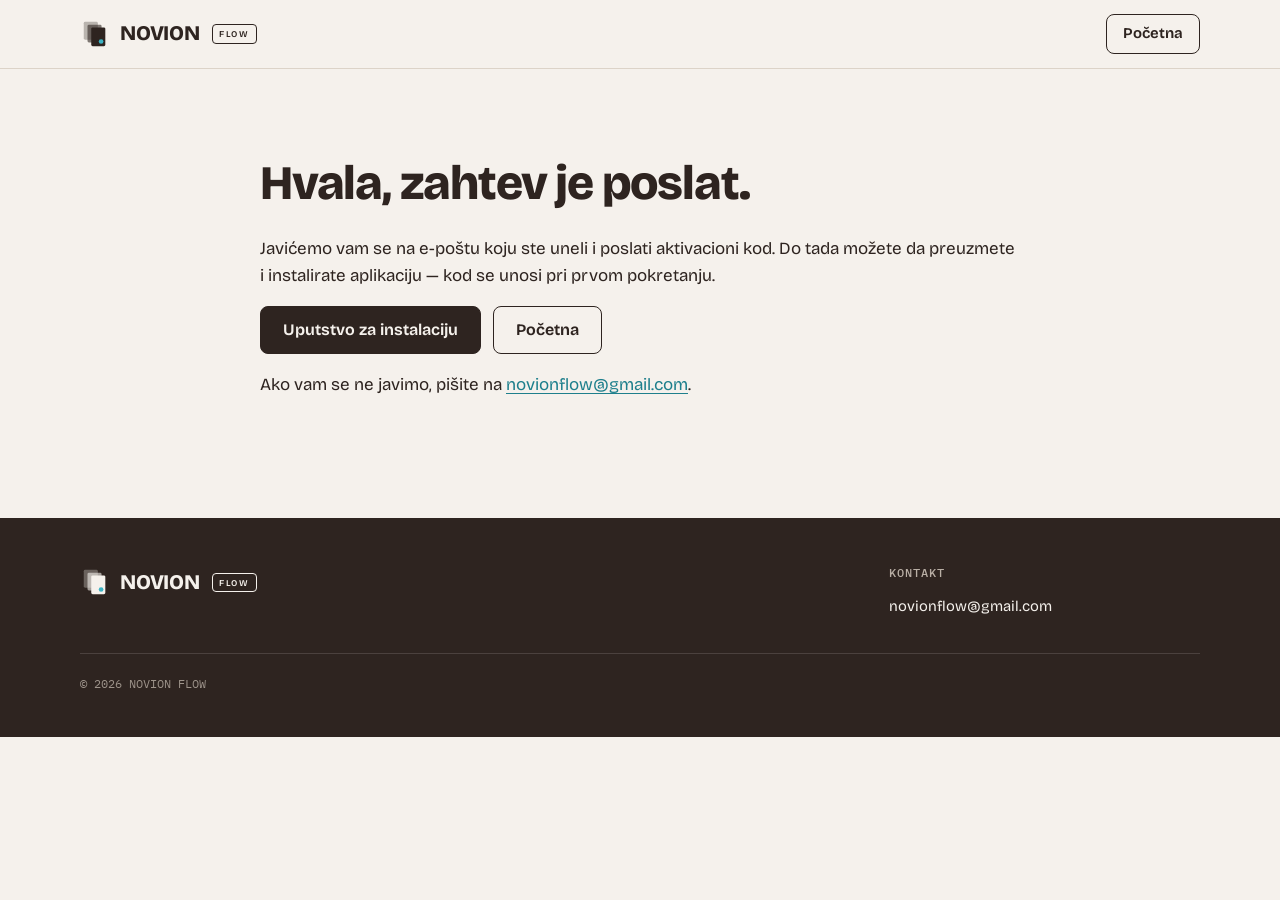
==== hvala.html @ 0fdcdabb "Sredjen sajt" ====
<!doctype html>
<html lang="sr-Latn">
  <head>
    <meta charset="utf-8" />
    <meta name="viewport" content="width=device-width, initial-scale=1" />
    <title>Zahtev je poslat — NOVION FLOW</title>
    <meta name="description" content="Zahtev za licencu je poslat." />
    <meta name="robots" content="noindex" />
    <meta name="theme-color" content="#2E2420" />
    <link rel="icon" type="image/svg+xml" href="assets/simbol.svg" />
    <link rel="icon" type="image/png" sizes="32x32" href="assets/ikonica-32.png" />
    <link rel="stylesheet" href="assets/stil.css" />
  </head>
  <body>
    <a class="preskoci" href="#sadrzaj">Preskoči na sadržaj</a>
    <header class="zaglavlje senka">
      <div class="omotac">
        <a class="logo" href="./" aria-label="NOVION FLOW, početna">
          <img src="assets/simbol.svg" alt="" width="30" height="30" />
          NOVION<span class="jezicak">FLOW</span>
        </a>
        <a class="dugme dugme-sporedno" href="./">Početna</a>
      </div>
    </header>

    <main id="sadrzaj" class="dokument">
      <div class="omotac">
        <h1>Hvala, zahtev je poslat.</h1>
        <p>
          Javićemo vam se na e-poštu koju ste uneli i poslati aktivacioni kod. Do tada možete da preuzmete i
          instalirate aplikaciju — kod se unosi pri prvom pokretanju.
        </p>
        <p class="akcije">
          <a class="dugme dugme-glavno" href="./#instalacija">Uputstvo za instalaciju</a>
          <a class="dugme dugme-sporedno" href="./">Početna</a>
        </p>
        <p>
          Ako vam se ne javimo, pišite na <a href="mailto:novionflow@gmail.com">novionflow@gmail.com</a>.
        </p>
      </div>
    </main>

    <footer class="podnozje">
      <div class="omotac">
        <div>
          <a class="logo" href="./" aria-label="NOVION FLOW, početna">
            <img src="assets/simbol-krem.svg" alt="" width="30" height="30" />
            NOVION<span class="jezicak">FLOW</span>
          </a>
        </div>
        <div></div>
        <div>
          <h2>Kontakt</h2>
          <ul>
            <li><a href="mailto:novionflow@gmail.com">novionflow@gmail.com</a></li>
          </ul>
        </div>
        <p class="pravno">© 2026 NOVION FLOW</p>
      </div>
    </footer>
  </body>
</html>
---- assets/stil.css ----
/* NOVION FLOW — sajt. Boje i pismo iz logo paketa (docs/NOVION-FLOW-logo). Fontovi su lokalni (OFL). */

@font-face {
  font-family: "Bricolage Grotesque";
  font-style: normal;
  font-weight: 400 800;
  font-display: swap;
  src: url("fonts/bricolage-latin-ext.woff2") format("woff2");
  unicode-range: U+0100-02BA, U+02BD-02C5, U+02C7-02CC, U+02CE-02D7, U+02DD-02FF, U+0304, U+0308, U+0329,
    U+1D00-1DBF, U+1E00-1E9F, U+1EF2-1EFF, U+2020, U+20A0-20AB, U+20AD-20C4, U+2113, U+2C60-2C7F, U+A720-A7FF;
}
@font-face {
  font-family: "Bricolage Grotesque";
  font-style: normal;
  font-weight: 400 800;
  font-display: swap;
  src: url("fonts/bricolage-latin.woff2") format("woff2");
  unicode-range: U+0000-00FF, U+0131, U+0152-0153, U+02BB-02BC, U+02C6, U+02DA, U+02DC, U+0304, U+0308, U+0329,
    U+2000-206F, U+20AC, U+2122, U+2191, U+2193, U+2212, U+2215, U+FEFF, U+FFFD;
}
@font-face {
  font-family: "IBM Plex Mono";
  font-weight: 400;
  font-display: swap;
  src: url("fonts/plexmono-400-latin-ext.woff2") format("woff2");
  unicode-range: U+0100-02BA, U+02BD-02C5, U+02C7-02CC, U+02CE-02D7, U+02DD-02FF, U+1E00-1E9F, U+20A0-20AB,
    U+20AD-20C4, U+2C60-2C7F, U+A720-A7FF;
}
@font-face {
  font-family: "IBM Plex Mono";
  font-weight: 400;
  font-display: swap;
  src: url("fonts/plexmono-400-cyrillic.woff2") format("woff2");
  unicode-range: U+0301, U+0400-045F, U+0490-0491, U+04B0-04B1, U+2116;
}
@font-face {
  font-family: "IBM Plex Mono";
  font-weight: 400;
  font-display: swap;
  src: url("fonts/plexmono-400-latin.woff2") format("woff2");
  unicode-range: U+0000-00FF, U+0131, U+0152-0153, U+02BB-02BC, U+02C6, U+02DA, U+02DC, U+2000-206F, U+20AC,
    U+2122, U+2212;
}
@font-face {
  font-family: "IBM Plex Mono";
  font-weight: 500;
  font-display: swap;
  src: url("fonts/plexmono-500-latin-ext.woff2") format("woff2");
  unicode-range: U+0100-02BA, U+02BD-02C5, U+02C7-02CC, U+02CE-02D7, U+02DD-02FF, U+1E00-1E9F, U+20A0-20AB,
    U+20AD-20C4, U+2C60-2C7F, U+A720-A7FF;
}
@font-face {
  font-family: "IBM Plex Mono";
  font-weight: 500;
  font-display: swap;
  src: url("fonts/plexmono-500-cyrillic.woff2") format("woff2");
  unicode-range: U+0301, U+0400-045F, U+0490-0491, U+04B0-04B1, U+2116;
}
@font-face {
  font-family: "IBM Plex Mono";
  font-weight: 500;
  font-display: swap;
  src: url("fonts/plexmono-500-latin.woff2") format("woff2");
  unicode-range: U+0000-00FF, U+0131, U+0152-0153, U+02BB-02BC, U+02C6, U+02DA, U+02DC, U+2000-206F, U+20AC,
    U+2122, U+2212;
}

:root {
  --espreso: #2e2420;
  --espreso-80: #4a3e39;
  --espreso-60: #6f6460;
  --cijan: #3bb3c4;
  --tamni-cijan: #1e7f8c;
  --krem: #f5f1ec;
  --krem-2: #ece6de;
  --papir: #fffdfa;
  --linija: #dcd3c8;
  --tekst: var(--espreso);
  --tekst-2: #5b504b;
  --sans: "Bricolage Grotesque", "Segoe UI", system-ui, sans-serif;
  --mono: "IBM Plex Mono", ui-monospace, "Cascadia Mono", Consolas, monospace;
  --sirina: 1120px;
  --r: 10px;
}

*,
*::before,
*::after {
  box-sizing: border-box;
}

html {
  -webkit-text-size-adjust: 100%;
  scroll-behavior: smooth;
}
@media (prefers-reduced-motion: reduce) {
  html {
    scroll-behavior: auto;
  }
}

body {
  margin: 0;
  background: var(--krem);
  color: var(--tekst);
  font-family: var(--sans);
  font-size: 17px;
  line-height: 1.6;
  font-optical-sizing: auto;
}

img,
svg {
  display: block;
  max-width: 100%;
}

a {
  color: var(--tamni-cijan);
  text-underline-offset: 3px;
}
a:hover {
  color: var(--espreso);
}

::selection {
  background: color-mix(in srgb, var(--cijan) 35%, transparent);
  color: var(--espreso);
}

:focus-visible {
  outline: 3px solid var(--cijan);
  outline-offset: 3px;
  border-radius: 4px;
}

.preskoci {
  position: absolute;
  left: -9999px;
}
.preskoci:focus {
  left: 16px;
  top: 16px;
  z-index: 10;
  background: var(--papir);
  padding: 8px 12px;
}

.omotac {
  width: min(100% - 32px, var(--sirina));
  margin-inline: auto;
}

h1,
h2,
h3 {
  line-height: 1.12;
  margin: 0 0 0.5em;
  letter-spacing: -0.01em;
}
h1 {
  font-size: clamp(2.3rem, 5.6vw, 4.1rem);
  font-weight: 800;
  letter-spacing: -0.025em;
}
h2 {
  font-size: clamp(1.75rem, 3.4vw, 2.5rem);
  font-weight: 750;
}
h3 {
  font-size: 1.2rem;
  font-weight: 700;
}
p {
  margin: 0 0 1em;
}

.oznaka {
  font-family: var(--mono);
  font-size: 0.78rem;
  letter-spacing: 0.08em;
  text-transform: uppercase;
  color: var(--tekst-2);
  margin: 0 0 14px;
}

/* grid kolone ne smeju da se šire zbog teksta koji se ne prelama (nazivi fajlova) */
.uvod .omotac > *,
.dve-kolone > *,
.instalacija-koraci li > *,
.kontakt > *,
.podnozje .omotac > * {
  min-width: 0;
}

/* --- zaglavlje --- */
.zaglavlje {
  position: sticky;
  top: 0;
  z-index: 5;
  background: color-mix(in srgb, var(--krem) 92%, transparent);
  backdrop-filter: blur(8px);
  border-bottom: 1px solid transparent;
}
.zaglavlje.senka {
  border-bottom-color: var(--linija);
}
.zaglavlje .omotac {
  display: flex;
  align-items: center;
  justify-content: space-between;
  gap: 16px;
  min-height: 68px;
}

.logo {
  display: inline-flex;
  align-items: center;
  gap: 10px;
  color: var(--espreso);
  text-decoration: none;
  font-weight: 800;
  font-size: 1.3rem;
  letter-spacing: -0.01em;
}
.logo img {
  width: 30px;
  height: 30px;
}
.logo .jezicak {
  font-family: var(--sans);
  font-weight: 600;
  font-size: 0.55rem;
  letter-spacing: 0.2em;
  border: 1.5px solid currentColor;
  border-radius: 4px;
  padding: 2px 6px 1px;
  margin-left: 2px;
}

.meni {
  display: flex;
  gap: 26px;
  list-style: none;
  margin: 0;
  padding: 0;
}
.meni a {
  color: var(--espreso);
  text-decoration: none;
  font-weight: 500;
  font-size: 0.97rem;
}
.meni a:hover {
  color: var(--tamni-cijan);
}
@media (max-width: 820px) {
  .meni {
    display: none;
  }
}

/* --- dugmad --- */
.dugme {
  display: inline-flex;
  align-items: center;
  justify-content: center;
  gap: 8px;
  min-height: 48px;
  padding: 0 22px;
  border-radius: 8px;
  font-family: var(--sans);
  font-weight: 650;
  font-size: 1rem;
  text-decoration: none;
  border: 1.5px solid var(--espreso);
  white-space: nowrap;
  cursor: pointer;
  transition:
    background 0.15s,
    color 0.15s,
    transform 0.15s;
}
.dugme-glavno {
  background: var(--espreso);
  color: var(--krem);
}
.dugme-glavno:hover {
  background: var(--espreso-80);
  color: var(--krem);
}
.dugme-sporedno {
  background: transparent;
  color: var(--espreso);
}
.dugme-sporedno:hover {
  background: var(--krem-2);
  color: var(--espreso);
}
.dugme[aria-disabled="true"] {
  border-style: dashed;
  border-color: var(--espreso-60);
  color: var(--espreso-60);
  cursor: default;
  pointer-events: none;
}
.zaglavlje .dugme {
  min-height: 40px;
  padding: 0 16px;
  font-size: 0.93rem;
}

/* --- uvod --- */
.uvod {
  padding: clamp(48px, 8vw, 104px) 0 clamp(56px, 8vw, 96px);
}
.uvod .omotac {
  display: grid;
  grid-template-columns: 1.05fr 0.95fr;
  gap: clamp(32px, 5vw, 72px);
  align-items: center;
}
@media (max-width: 900px) {
  .uvod .omotac {
    grid-template-columns: 1fr;
  }
}
.uvod h1 em {
  font-style: normal;
  color: var(--tamni-cijan);
}
.uvod .podnaslov {
  font-size: 1.16rem;
  color: var(--tekst-2);
  max-width: 34em;
  margin-bottom: 28px;
}
.akcije {
  display: flex;
  flex-wrap: wrap;
  gap: 12px;
}
.napomena-uvod {
  font-size: 0.92rem;
  color: var(--tekst-2);
  margin-top: 16px;
}
.dugme-preuzmi svg {
  width: 20px;
  height: 20px;
  fill: none;
  stroke: currentColor;
  stroke-width: 2;
  stroke-linecap: round;
  stroke-linejoin: round;
}

/* ilustracija: serija -> akti */
.tok {
  margin: 0;
  background: var(--espreso);
  color: var(--krem);
  border-radius: 16px;
  padding: clamp(20px, 3vw, 32px);
  box-shadow: 0 30px 60px -30px rgba(46, 36, 32, 0.45);
}
.tok-red {
  display: grid;
  grid-template-columns: auto 1fr;
  gap: 18px;
  align-items: center;
}
.serija {
  position: relative;
  width: 92px;
  height: 120px;
}
.serija span {
  position: absolute;
  width: 72px;
  height: 96px;
  border-radius: 5px;
  background: var(--krem);
}
.serija span:nth-child(1) {
  left: 0;
  top: 0;
  opacity: 0.3;
}
.serija span:nth-child(2) {
  left: 10px;
  top: 12px;
  opacity: 0.6;
}
.serija span:nth-child(3) {
  left: 20px;
  top: 24px;
}
.serija-natpis {
  font-family: var(--mono);
  font-size: 0.82rem;
  color: #cfc6bd;
  line-height: 1.5;
}
.serija-natpis strong {
  color: var(--krem);
  font-weight: 500;
  display: block;
}
.strelica {
  height: 26px;
  margin: 14px 0 14px 44px;
  border-left: 2px dashed rgba(245, 241, 236, 0.35);
}
.akti {
  list-style: none;
  margin: 0;
  padding: 0;
  display: grid;
  gap: 10px;
}
.akti li {
  display: flex;
  align-items: center;
  justify-content: space-between;
  gap: 12px;
  background: rgba(245, 241, 236, 0.07);
  border: 1px solid rgba(245, 241, 236, 0.14);
  border-radius: 8px;
  padding: 11px 14px;
  font-family: var(--mono);
  font-size: 0.86rem;
}
.akti .naziv {
  display: flex;
  align-items: center;
  gap: 10px;
  min-width: 0;
  flex: 1;
}
@media (max-width: 420px) {
  .akti li {
    padding: 10px 12px;
    font-size: 0.8rem;
  }
  .serija {
    width: 72px;
    height: 100px;
  }
  .serija span {
    width: 56px;
    height: 76px;
  }
}
.akti .naziv::before {
  content: "";
  flex: none;
  width: 14px;
  height: 18px;
  border-radius: 2px;
  background: var(--krem);
}
.akti .naziv span {
  overflow: hidden;
  text-overflow: ellipsis;
  white-space: nowrap;
}
.potpisano {
  flex: none;
  display: inline-flex;
  align-items: center;
  gap: 6px;
  color: var(--cijan);
  font-size: 0.74rem;
  letter-spacing: 0.04em;
}
.potpisano::before {
  content: "";
  width: 8px;
  height: 8px;
  border-radius: 50%;
  background: var(--cijan);
}
.tok-podnozje {
  margin-top: 16px;
  font-family: var(--mono);
  font-size: 0.74rem;
  color: #b9afa5;
}

/* --- sekcije --- */
.sekcija {
  padding: clamp(64px, 9vw, 112px) 0;
}
.sekcija-svetla {
  background: var(--papir);
  border-block: 1px solid var(--linija);
}
.sekcija-tamna {
  background: var(--espreso);
  color: var(--krem);
}
.sekcija-tamna .oznaka {
  color: #b9afa5;
}
.sekcija-tamna a {
  color: var(--cijan);
}
.uvod-sekcije {
  max-width: 44em;
  margin-bottom: clamp(32px, 5vw, 56px);
}
.uvod-sekcije p {
  color: var(--tekst-2);
  font-size: 1.08rem;
}
.sekcija-tamna .uvod-sekcije p {
  color: #d9d0c7;
}

/* koraci */
.koraci {
  list-style: none;
  margin: 0;
  padding: 0;
  display: grid;
  grid-template-columns: repeat(auto-fit, minmax(230px, 1fr));
  gap: 0;
  border-top: 1px solid var(--linija);
}
.koraci li {
  padding: 26px 24px 8px 0;
  border-bottom: 1px solid var(--linija);
}
.koraci .broj {
  display: block;
  font-size: 2.2rem;
  font-weight: 800;
  line-height: 1;
  color: var(--tamni-cijan);
  margin-bottom: 14px;
  font-variant-numeric: tabular-nums;
}
.koraci p {
  color: var(--tekst-2);
}
.primer {
  font-family: var(--mono);
  font-size: 0.86rem;
  background: var(--krem);
  border-radius: 4px;
  padding: 1px 6px;
  white-space: nowrap;
}

/* režimi (ispod koraka) */
.rezimi {
  display: grid;
  grid-template-columns: 1fr 1fr;
  gap: 8px 40px;
  margin-top: 28px;
  color: var(--tekst-2);
}
.rezimi p {
  margin: 0;
}
.rezimi strong {
  color: var(--tekst);
}
@media (max-width: 760px) {
  .rezimi {
    grid-template-columns: 1fr;
  }
}

/* pouzdanost */
.nacela {
  display: grid;
  grid-template-columns: repeat(auto-fit, minmax(230px, 1fr));
  gap: 34px 40px;
}
.nacelo h3 {
  display: flex;
  align-items: baseline;
  gap: 10px;
}
.nacelo h3::before {
  content: "";
  flex: none;
  width: 9px;
  height: 9px;
  border-radius: 50%;
  background: var(--cijan);
  transform: translateY(-2px);
}
.nacelo p {
  color: #d9d0c7;
  margin: 0;
}

/* zahtevi i licence */
.dve-kolone {
  display: grid;
  grid-template-columns: 1fr 1fr;
  gap: clamp(32px, 5vw, 64px);
}
@media (max-width: 820px) {
  .dve-kolone {
    grid-template-columns: 1fr;
  }
}
.licence {
  display: grid;
  grid-template-columns: repeat(3, 1fr);
  gap: 16px;
}
@media (max-width: 820px) {
  .licence {
    grid-template-columns: 1fr;
  }
}
.licenca {
  background: var(--papir);
  border: 1px solid var(--linija);
  border-radius: 14px;
  padding: 26px;
  display: flex;
  flex-direction: column;
}
.licenca h3 {
  font-size: 1rem;
  font-weight: 650;
  color: var(--tekst-2);
  margin: 0;
}
.licenca .trajanje {
  font-size: 2rem;
  font-weight: 800;
  letter-spacing: -0.02em;
  margin: 6px 0 4px;
}
.licenca p {
  color: var(--tekst-2);
  flex: 1;
}
.licenca .cena {
  font-weight: 650;
  font-size: 0.95rem;
  color: var(--tamni-cijan);
  margin: 0;
}
/* instalacija */
.instalacija-glava {
  display: flex;
  flex-wrap: wrap;
  align-items: end;
  justify-content: space-between;
  gap: 24px 48px;
  margin-bottom: clamp(32px, 5vw, 48px);
}
.instalacija-glava > div:first-child {
  max-width: 36em;
}
.instalacija-glava p {
  color: var(--tekst-2);
  font-size: 1.08rem;
  margin: 0;
}
.preuzimanje {
  display: grid;
  gap: 10px;
  justify-items: start;
}
.preuzimanje .dugme {
  min-height: 56px;
  padding: 0 28px;
  font-size: 1.08rem;
}
.preuzimanje p {
  font-size: 0.88rem;
}

.pre-pocetka {
  background: var(--krem);
  border-radius: 14px;
  padding: clamp(20px, 3vw, 28px) clamp(20px, 3vw, 32px);
}
.pre-pocetka h3 {
  font-size: 1.05rem;
  margin-bottom: 14px;
}
.pre-pocetka ul {
  list-style: none;
  margin: 0;
  padding: 0;
  display: grid;
  grid-template-columns: repeat(auto-fit, minmax(min(100%, 340px), 1fr));
  gap: 14px 40px;
}
.pre-pocetka li {
  position: relative;
  padding-left: 30px;
  color: var(--tekst-2);
  font-size: 0.97rem;
}
.pre-pocetka li strong {
  color: var(--tekst);
  font-weight: 650;
}
/* kvadratić za štikliranje: korisnik proverava stavku po stavku */
.pre-pocetka li::before {
  content: "";
  position: absolute;
  left: 0;
  top: 0.2em;
  width: 18px;
  height: 18px;
  border: 1.5px solid var(--tamni-cijan);
  border-radius: 4px;
}

.instalacija-koraci {
  list-style: none;
  margin: clamp(32px, 5vw, 48px) 0 0;
  padding: 0;
  counter-reset: korak;
}
.instalacija-koraci > li {
  counter-increment: korak;
  display: grid;
  grid-template-columns: 1fr minmax(0, 420px);
  gap: 16px 48px;
  align-items: start;
  position: relative;
  padding: 0 0 36px 64px;
}
.instalacija-koraci > li:last-child {
  padding-bottom: 0;
}
.instalacija-koraci > li::before {
  content: counter(korak);
  position: absolute;
  left: 0;
  top: 0;
  width: 40px;
  height: 40px;
  border-radius: 50%;
  background: var(--espreso);
  color: var(--krem);
  display: grid;
  place-items: center;
  font-weight: 750;
}
/* linija koja vezuje korake */
.instalacija-koraci > li:not(:last-child)::after {
  content: "";
  position: absolute;
  left: 19px;
  top: 48px;
  bottom: 8px;
  border-left: 2px solid var(--linija);
}
.instalacija-koraci h3 {
  margin: 6px 0 8px;
}
.instalacija-koraci p {
  color: var(--tekst-2);
  margin: 0;
  max-width: 34em;
}
.instalacija-koraci strong {
  color: var(--tekst);
}
@media (max-width: 860px) {
  .instalacija-koraci > li {
    grid-template-columns: 1fr;
  }
}
@media (max-width: 480px) {
  .instalacija-koraci > li {
    padding-left: 52px;
  }
  .instalacija-koraci > li::before {
    width: 34px;
    height: 34px;
  }
  .instalacija-koraci > li:not(:last-child)::after {
    left: 16px;
    top: 42px;
  }
}

.smartscreen {
  background: #0f5ea8;
  color: #fff;
  border-radius: 10px;
  padding: 24px;
  font-family: "Segoe UI", system-ui, sans-serif;
  box-shadow: 0 20px 40px -24px rgba(15, 94, 168, 0.7);
}
.smartscreen .ss-naslov {
  font-size: 1.35rem;
  font-weight: 600;
  margin: 0 0 10px;
}
.smartscreen p {
  color: inherit;
  max-width: none;
  font-size: 0.92rem;
  margin: 0 0 8px;
  opacity: 0.92;
}
.smartscreen .ss-link {
  text-decoration: underline;
  font-weight: 600;
}
.smartscreen .ss-dugmad {
  display: flex;
  justify-content: flex-end;
  gap: 8px;
  margin-top: 18px;
}
.smartscreen .ss-dugmad span {
  border: 1px solid rgba(255, 255, 255, 0.7);
  padding: 6px 18px;
  font-size: 0.88rem;
}
.smartscreen .ss-dugmad .istaknuto {
  outline: 3px solid #ffd54a;
  outline-offset: 2px;
}
.otisak {
  margin-top: clamp(32px, 5vw, 48px);
  padding-top: 16px;
  border-top: 1px solid var(--linija);
  font-size: 0.9rem;
  color: var(--tekst-2);
}
.otisak summary {
  cursor: pointer;
  width: fit-content;
  color: var(--tamni-cijan);
  font-weight: 600;
}
.otisak p {
  margin: 12px 0 0;
}
.otisak code {
  font-family: var(--mono);
  font-size: 0.8rem;
  word-break: break-all;
}

/* česta pitanja */
#pitanja .dve-kolone {
  grid-template-columns: 0.7fr 1.3fr;
}
@media (max-width: 820px) {
  #pitanja .dve-kolone {
    grid-template-columns: 1fr;
  }
}
.pitanja {
  border-top: 1px solid var(--linija);
}
.pitanja details {
  border-bottom: 1px solid var(--linija);
}
.pitanja summary {
  list-style: none;
  cursor: pointer;
  display: flex;
  justify-content: space-between;
  align-items: center;
  gap: 16px;
  padding: 18px 0;
  font-weight: 650;
  font-size: 1.05rem;
}
.pitanja summary::-webkit-details-marker {
  display: none;
}
.pitanja summary::after {
  content: "";
  flex: none;
  width: 10px;
  height: 10px;
  border-right: 2px solid var(--tamni-cijan);
  border-bottom: 2px solid var(--tamni-cijan);
  transform: translateY(-3px) rotate(45deg);
  transition: transform 0.2s cubic-bezier(0.22, 1, 0.36, 1);
}
.pitanja details[open] summary::after {
  transform: translateY(2px) rotate(-135deg);
}
.pitanja summary:hover {
  color: var(--tamni-cijan);
}
.pitanja details p {
  color: var(--tekst-2);
  margin: 0 0 20px;
  max-width: 40em;
}

/* kontakt */
.kontakt {
  display: grid;
  grid-template-columns: 0.85fr 1.15fr;
  gap: clamp(32px, 5vw, 72px);
  align-items: start;
}
.kontakt > div > p {
  color: var(--tekst-2);
  max-width: 30em;
}
@media (max-width: 820px) {
  .kontakt {
    grid-template-columns: 1fr;
  }
}
.kontakt-podaci {
  margin-top: 24px;
}

/* forma za zahtev licence */
.forma {
  display: grid;
  gap: 18px;
  background: var(--krem);
  border-radius: 14px;
  padding: clamp(20px, 3.5vw, 36px);
}
.polja-red {
  display: grid;
  grid-template-columns: 1fr 1fr;
  gap: 18px;
}
@media (max-width: 520px) {
  .polja-red {
    grid-template-columns: 1fr;
  }
}
.polje {
  display: grid;
  gap: 6px;
  min-width: 0;
}
.polje label {
  font-weight: 650;
  font-size: 0.95rem;
}
.opciono {
  font-weight: 400;
  color: var(--tekst-2);
}
.polje input,
.polje select,
.polje textarea {
  font: inherit;
  font-size: 1rem;
  color: var(--tekst);
  background: var(--papir);
  border: 1.5px solid var(--linija);
  border-radius: 8px;
  padding: 11px 14px;
  min-height: 48px;
  width: 100%;
  transition: border-color 0.15s;
}
.polje textarea {
  resize: vertical;
  min-height: 96px;
}
.polje select {
  appearance: none;
  padding-right: 40px;
  background-image: linear-gradient(45deg, transparent 50%, var(--tamni-cijan) 50%),
    linear-gradient(135deg, var(--tamni-cijan) 50%, transparent 50%);
  background-position:
    right 20px center,
    right 15px center;
  background-size: 5px 5px;
  background-repeat: no-repeat;
}
.polje input:hover,
.polje select:hover,
.polje textarea:hover {
  border-color: var(--espreso-60);
}
.polje input:focus-visible,
.polje select:focus-visible,
.polje textarea:focus-visible {
  outline: none;
  border-color: var(--tamni-cijan);
  box-shadow: 0 0 0 3px color-mix(in srgb, var(--cijan) 30%, transparent);
}
.polje input:user-invalid {
  border-color: #a3261f;
}
.izbor {
  display: flex;
  gap: 12px;
  align-items: flex-start;
  color: var(--tekst-2);
  cursor: pointer;
}
.izbor input {
  flex: none;
  width: 20px;
  height: 20px;
  margin: 3px 0 0;
  accent-color: var(--tamni-cijan);
}
.forma .dugme {
  justify-self: start;
  min-width: 220px;
}
.forma-napomena {
  font-size: 0.88rem;
  color: var(--tekst-2);
  margin: 0;
}
.zamka {
  display: none;
}
.kontakt-podaci a {
  font-weight: 650;
}

/* podnožje */
.podnozje {
  background: var(--espreso);
  color: #cfc6bd;
  padding: 48px 0 32px;
  font-size: 0.92rem;
}
.podnozje .omotac {
  display: grid;
  grid-template-columns: 1.4fr 1fr 1fr;
  gap: 32px;
}
@media (max-width: 760px) {
  .podnozje .omotac {
    grid-template-columns: 1fr;
  }
}
.podnozje .logo {
  color: var(--krem);
  margin-bottom: 14px;
}
.podnozje h2 {
  font-size: 0.78rem;
  font-family: var(--mono);
  font-weight: 500;
  letter-spacing: 0.08em;
  text-transform: uppercase;
  color: #b9afa5;
  margin-bottom: 12px;
}
.podnozje ul {
  list-style: none;
  margin: 0;
  padding: 0;
  line-height: 2;
}
.podnozje a {
  color: var(--krem);
  text-decoration: none;
}
.podnozje a:hover {
  color: var(--cijan);
}
.podnozje .pravno {
  grid-column: 1 / -1;
  border-top: 1px solid rgba(245, 241, 236, 0.14);
  padding-top: 20px;
  font-family: var(--mono);
  font-size: 0.75rem;
  color: #9d938a;
}

/* oznaka za podatke koji još nisu upisani (zameniti pre objave) */
.dopuniti {
  background: #fff3c4;
  color: #6b4e00;
  border-radius: 3px;
  padding: 0 4px;
}
.podnozje .dopuniti,
.sekcija-tamna .dopuniti {
  background: rgba(255, 213, 74, 0.18);
  color: #ffd54a;
}

/* stranica sa tekstom (privatnost) */
.dokument {
  padding: clamp(48px, 7vw, 88px) 0 clamp(64px, 8vw, 104px);
}
.dokument .omotac {
  max-width: 760px;
}
.dokument h1 {
  font-size: clamp(2rem, 4.4vw, 3rem);
}
.dokument h2 {
  font-size: 1.4rem;
  margin-top: 2em;
}
.dokument ul {
  padding-left: 1.2em;
}
.dokument li {
  margin-bottom: 6px;
}
.dokument table {
  width: 100%;
  border-collapse: collapse;
  font-size: 0.95rem;
  margin: 8px 0 16px;
}
.dokument th,
.dokument td {
  text-align: left;
  vertical-align: top;
  padding: 10px 12px 10px 0;
  border-bottom: 1px solid var(--linija);
}
.dokument th {
  font-weight: 650;
}
.tabela-omotac {
  overflow-x: auto;
}
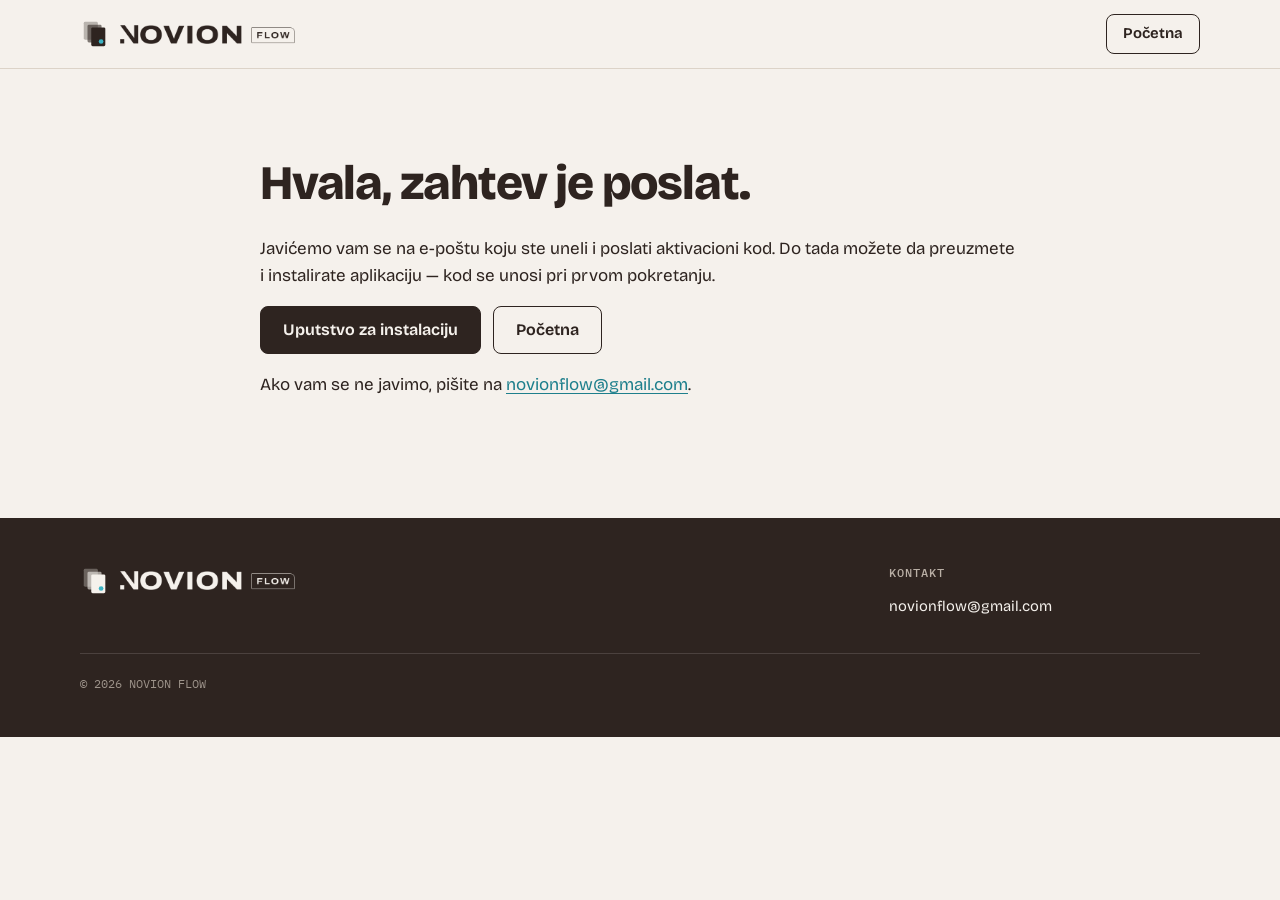
==== commit 39b01a99: "Novi logo" ====
--- a/hvala.html
+++ b/hvala.html
@@ -17,7 +17,7 @@
       <div class="omotac">
         <a class="logo" href="./" aria-label="NOVION FLOW, početna">
           <img src="assets/simbol.svg" alt="" width="30" height="30" />
-          NOVION<span class="jezicak">FLOW</span>
+          <span class="natpis" aria-hidden="true"></span>
         </a>
         <a class="dugme dugme-sporedno" href="./">Početna</a>
       </div>
@@ -45,7 +45,7 @@
         <div>
           <a class="logo" href="./" aria-label="NOVION FLOW, početna">
             <img src="assets/simbol-krem.svg" alt="" width="30" height="30" />
-            NOVION<span class="jezicak">FLOW</span>
+            <span class="natpis" aria-hidden="true"></span>
           </a>
         </div>
         <div></div>
--- a/assets/stil.css
+++ b/assets/stil.css
@@ -227,15 +227,16 @@
   width: 30px;
   height: 30px;
 }
-.logo .jezicak {
-  font-family: var(--sans);
-  font-weight: 600;
-  font-size: 0.55rem;
-  letter-spacing: 0.2em;
-  border: 1.5px solid currentColor;
-  border-radius: 4px;
-  padding: 2px 6px 1px;
-  margin-left: 2px;
+/* Natpis „NOVION [FLOW]” (docs/NOVION-FLOW-logo/Najnoviji logo): slika kao maska, boja iz currentColor
+   (espreso u zaglavlju, krem u podnožju). Ime linka daje aria-label. */
+.logo .natpis {
+  display: inline-block;
+  flex: none;
+  width: 175px; /* 19 px visine × odnos slike 1952:212 */
+  height: 19px;
+  background-color: currentColor;
+  -webkit-mask: url("natpis.png") no-repeat center / contain;
+  mask: url("natpis.png") no-repeat center / contain;
 }
 
 .meni {
@@ -355,137 +356,67 @@
   stroke-linejoin: round;
 }
 
-/* ilustracija: serija -> akti */
-.tok {
-  margin: 0;
-  background: var(--espreso);
-  color: var(--krem);
-  border-radius: 16px;
-  padding: clamp(20px, 3vw, 32px);
-  box-shadow: 0 30px 60px -30px rgba(46, 36, 32, 0.45);
-}
-.tok-red {
-  display: grid;
-  grid-template-columns: auto 1fr;
-  gap: 18px;
-  align-items: center;
-}
-.serija {
-  position: relative;
-  width: 92px;
-  height: 120px;
-}
-.serija span {
-  position: absolute;
-  width: 72px;
-  height: 96px;
-  border-radius: 5px;
-  background: var(--krem);
-}
-.serija span:nth-child(1) {
-  left: 0;
-  top: 0;
-  opacity: 0.3;
-}
-.serija span:nth-child(2) {
-  left: 10px;
-  top: 12px;
-  opacity: 0.6;
-}
-.serija span:nth-child(3) {
-  left: 20px;
-  top: 24px;
-}
-.serija-natpis {
-  font-family: var(--mono);
-  font-size: 0.82rem;
-  color: #cfc6bd;
-  line-height: 1.5;
-}
-.serija-natpis strong {
-  color: var(--krem);
-  font-weight: 500;
+/* velika ikonica aplikacije */
+.ikonica-uvod {
+  margin: 0;
+  display: flex;
+  justify-content: center;
+}
+.ikonica-uvod svg {
   display: block;
-}
-.strelica {
-  height: 26px;
-  margin: 14px 0 14px 44px;
-  border-left: 2px dashed rgba(245, 241, 236, 0.35);
-}
-.akti {
-  list-style: none;
-  margin: 0;
-  padding: 0;
-  display: grid;
-  gap: 10px;
-}
-.akti li {
-  display: flex;
-  align-items: center;
-  justify-content: space-between;
-  gap: 12px;
-  background: rgba(245, 241, 236, 0.07);
-  border: 1px solid rgba(245, 241, 236, 0.14);
-  border-radius: 8px;
-  padding: 11px 14px;
-  font-family: var(--mono);
-  font-size: 0.86rem;
-}
-.akti .naziv {
-  display: flex;
-  align-items: center;
-  gap: 10px;
-  min-width: 0;
-  flex: 1;
-}
-@media (max-width: 420px) {
-  .akti li {
-    padding: 10px 12px;
-    font-size: 0.8rem;
-  }
-  .serija {
-    width: 72px;
-    height: 100px;
-  }
-  .serija span {
-    width: 56px;
-    height: 76px;
-  }
-}
-.akti .naziv::before {
-  content: "";
-  flex: none;
-  width: 14px;
-  height: 18px;
-  border-radius: 2px;
-  background: var(--krem);
-}
-.akti .naziv span {
-  overflow: hidden;
-  text-overflow: ellipsis;
-  white-space: nowrap;
-}
-.potpisano {
-  flex: none;
-  display: inline-flex;
-  align-items: center;
-  gap: 6px;
-  color: var(--cijan);
-  font-size: 0.74rem;
-  letter-spacing: 0.04em;
-}
-.potpisano::before {
-  content: "";
-  width: 8px;
-  height: 8px;
-  border-radius: 50%;
-  background: var(--cijan);
-}
-.tok-podnozje {
-  margin-top: 16px;
-  font-family: var(--mono);
-  font-size: 0.74rem;
-  color: #b9afa5;
+  width: min(100%, 340px);
+  height: auto;
+  border-radius: 22%;
+  box-shadow: 0 40px 70px -30px rgba(46, 36, 32, 0.55);
+}
+@media (max-width: 900px) {
+  .ikonica-uvod svg {
+    width: min(60%, 240px);
+  }
+}
+
+/* animacija: listovi se razdvoje, poslednji dobije pečat, pa se vrate u snop */
+.ikonica-anim .list {
+  transform-box: fill-box;
+  transform-origin: 50% 100%;
+  animation: 7s cubic-bezier(0.45, 0, 0.25, 1) infinite;
+}
+.ikonica-anim .list-1 {
+  animation-name: list-1;
+}
+.ikonica-anim .list-2 {
+  animation-name: list-2;
+}
+.ikonica-anim .list-3 {
+  animation-name: list-3;
+}
+.ikonica-anim .pecat {
+  transform-box: fill-box;
+  transform-origin: center;
+  animation: pecat 7s ease-out infinite;
+}
+@keyframes list-1 {
+  0%, 12%, 82%, 100% { transform: none; }
+  32%, 62% { transform: translate(-7px, -2px) rotate(-9deg); }
+}
+@keyframes list-2 {
+  0%, 12%, 82%, 100% { transform: none; }
+  32%, 62% { transform: translate(-2px, -1px) rotate(-2deg); }
+}
+@keyframes list-3 {
+  0%, 12%, 82%, 100% { transform: none; }
+  32%, 62% { transform: translate(4px, 1px) rotate(5deg); }
+}
+@keyframes pecat {
+  0%, 26%, 47%, 100% { transform: scale(1); }
+  32%, 36% { transform: scale(0); }
+  42% { transform: scale(1.35); }
+}
+@media (prefers-reduced-motion: reduce) {
+  .ikonica-anim .list,
+  .ikonica-anim .pecat {
+    animation: none;
+  }
 }
 
 /* --- sekcije --- */
@@ -544,15 +475,6 @@
 .koraci p {
   color: var(--tekst-2);
 }
-.primer {
-  font-family: var(--mono);
-  font-size: 0.86rem;
-  background: var(--krem);
-  border-radius: 4px;
-  padding: 1px 6px;
-  white-space: nowrap;
-}
-
 /* režimi (ispod koraka) */
 .rezimi {
   display: grid;
@@ -598,7 +520,7 @@
   margin: 0;
 }
 
-/* zahtevi i licence */
+/* dve kolone */
 .dve-kolone {
   display: grid;
   grid-template-columns: 1fr 1fr;
@@ -608,46 +530,6 @@
   .dve-kolone {
     grid-template-columns: 1fr;
   }
-}
-.licence {
-  display: grid;
-  grid-template-columns: repeat(3, 1fr);
-  gap: 16px;
-}
-@media (max-width: 820px) {
-  .licence {
-    grid-template-columns: 1fr;
-  }
-}
-.licenca {
-  background: var(--papir);
-  border: 1px solid var(--linija);
-  border-radius: 14px;
-  padding: 26px;
-  display: flex;
-  flex-direction: column;
-}
-.licenca h3 {
-  font-size: 1rem;
-  font-weight: 650;
-  color: var(--tekst-2);
-  margin: 0;
-}
-.licenca .trajanje {
-  font-size: 2rem;
-  font-weight: 800;
-  letter-spacing: -0.02em;
-  margin: 6px 0 4px;
-}
-.licenca p {
-  color: var(--tekst-2);
-  flex: 1;
-}
-.licenca .cena {
-  font-weight: 650;
-  font-size: 0.95rem;
-  color: var(--tamni-cijan);
-  margin: 0;
 }
 /* instalacija */
 .instalacija-glava {
@@ -829,202 +711,29 @@
   outline: 3px solid #ffd54a;
   outline-offset: 2px;
 }
-.otisak {
-  margin-top: clamp(32px, 5vw, 48px);
-  padding-top: 16px;
-  border-top: 1px solid var(--linija);
-  font-size: 0.9rem;
-  color: var(--tekst-2);
-}
-.otisak summary {
-  cursor: pointer;
-  width: fit-content;
-  color: var(--tamni-cijan);
-  font-weight: 600;
-}
-.otisak p {
-  margin: 12px 0 0;
-}
-.otisak code {
-  font-family: var(--mono);
-  font-size: 0.8rem;
-  word-break: break-all;
-}
-
-/* česta pitanja */
-#pitanja .dve-kolone {
-  grid-template-columns: 0.7fr 1.3fr;
-}
-@media (max-width: 820px) {
-  #pitanja .dve-kolone {
-    grid-template-columns: 1fr;
-  }
-}
-.pitanja {
-  border-top: 1px solid var(--linija);
-}
-.pitanja details {
-  border-bottom: 1px solid var(--linija);
-}
-.pitanja summary {
-  list-style: none;
-  cursor: pointer;
-  display: flex;
-  justify-content: space-between;
-  align-items: center;
-  gap: 16px;
-  padding: 18px 0;
-  font-weight: 650;
-  font-size: 1.05rem;
-}
-.pitanja summary::-webkit-details-marker {
-  display: none;
-}
-.pitanja summary::after {
-  content: "";
-  flex: none;
-  width: 10px;
-  height: 10px;
-  border-right: 2px solid var(--tamni-cijan);
-  border-bottom: 2px solid var(--tamni-cijan);
-  transform: translateY(-3px) rotate(45deg);
-  transition: transform 0.2s cubic-bezier(0.22, 1, 0.36, 1);
-}
-.pitanja details[open] summary::after {
-  transform: translateY(2px) rotate(-135deg);
-}
-.pitanja summary:hover {
-  color: var(--tamni-cijan);
-}
-.pitanja details p {
-  color: var(--tekst-2);
-  margin: 0 0 20px;
-  max-width: 40em;
-}
 
 /* kontakt */
 .kontakt {
-  display: grid;
-  grid-template-columns: 0.85fr 1.15fr;
-  gap: clamp(32px, 5vw, 72px);
-  align-items: start;
-}
-.kontakt > div > p {
-  color: var(--tekst-2);
-  max-width: 30em;
-}
-@media (max-width: 820px) {
-  .kontakt {
-    grid-template-columns: 1fr;
-  }
-}
-.kontakt-podaci {
-  margin-top: 24px;
-}
-
-/* forma za zahtev licence */
-.forma {
-  display: grid;
-  gap: 18px;
-  background: var(--krem);
-  border-radius: 14px;
-  padding: clamp(20px, 3.5vw, 36px);
-}
-.polja-red {
-  display: grid;
-  grid-template-columns: 1fr 1fr;
-  gap: 18px;
-}
-@media (max-width: 520px) {
-  .polja-red {
-    grid-template-columns: 1fr;
-  }
-}
-.polje {
-  display: grid;
-  gap: 6px;
-  min-width: 0;
-}
-.polje label {
-  font-weight: 650;
-  font-size: 0.95rem;
-}
-.opciono {
-  font-weight: 400;
-  color: var(--tekst-2);
-}
-.polje input,
-.polje select,
-.polje textarea {
-  font: inherit;
-  font-size: 1rem;
-  color: var(--tekst);
-  background: var(--papir);
-  border: 1.5px solid var(--linija);
-  border-radius: 8px;
-  padding: 11px 14px;
-  min-height: 48px;
-  width: 100%;
-  transition: border-color 0.15s;
-}
-.polje textarea {
-  resize: vertical;
-  min-height: 96px;
-}
-.polje select {
-  appearance: none;
-  padding-right: 40px;
-  background-image: linear-gradient(45deg, transparent 50%, var(--tamni-cijan) 50%),
-    linear-gradient(135deg, var(--tamni-cijan) 50%, transparent 50%);
-  background-position:
-    right 20px center,
-    right 15px center;
-  background-size: 5px 5px;
-  background-repeat: no-repeat;
-}
-.polje input:hover,
-.polje select:hover,
-.polje textarea:hover {
-  border-color: var(--espreso-60);
-}
-.polje input:focus-visible,
-.polje select:focus-visible,
-.polje textarea:focus-visible {
-  outline: none;
-  border-color: var(--tamni-cijan);
-  box-shadow: 0 0 0 3px color-mix(in srgb, var(--cijan) 30%, transparent);
-}
-.polje input:user-invalid {
-  border-color: #a3261f;
-}
-.izbor {
-  display: flex;
-  gap: 12px;
-  align-items: flex-start;
-  color: var(--tekst-2);
-  cursor: pointer;
-}
-.izbor input {
-  flex: none;
-  width: 20px;
-  height: 20px;
-  margin: 3px 0 0;
-  accent-color: var(--tamni-cijan);
-}
-.forma .dugme {
-  justify-self: start;
-  min-width: 220px;
-}
-.forma-napomena {
-  font-size: 0.88rem;
-  color: var(--tekst-2);
-  margin: 0;
-}
-.zamka {
-  display: none;
-}
-.kontakt-podaci a {
-  font-weight: 650;
+  text-align: center;
+  max-width: 44em;
+}
+.kontakt p {
+  color: var(--tekst-2);
+  margin: 0 auto 28px;
+  max-width: 34em;
+}
+.kontakt-mejl {
+  display: inline-block;
+  font-size: clamp(1.4rem, 4vw, 2.2rem);
+  font-weight: 750;
+  letter-spacing: -0.01em;
+  color: var(--tamni-cijan);
+  text-decoration: none;
+  border-bottom: 2px solid currentColor;
+  overflow-wrap: anywhere;
+}
+.kontakt-mejl:hover {
+  color: var(--espreso);
 }
 
 /* podnožje */
